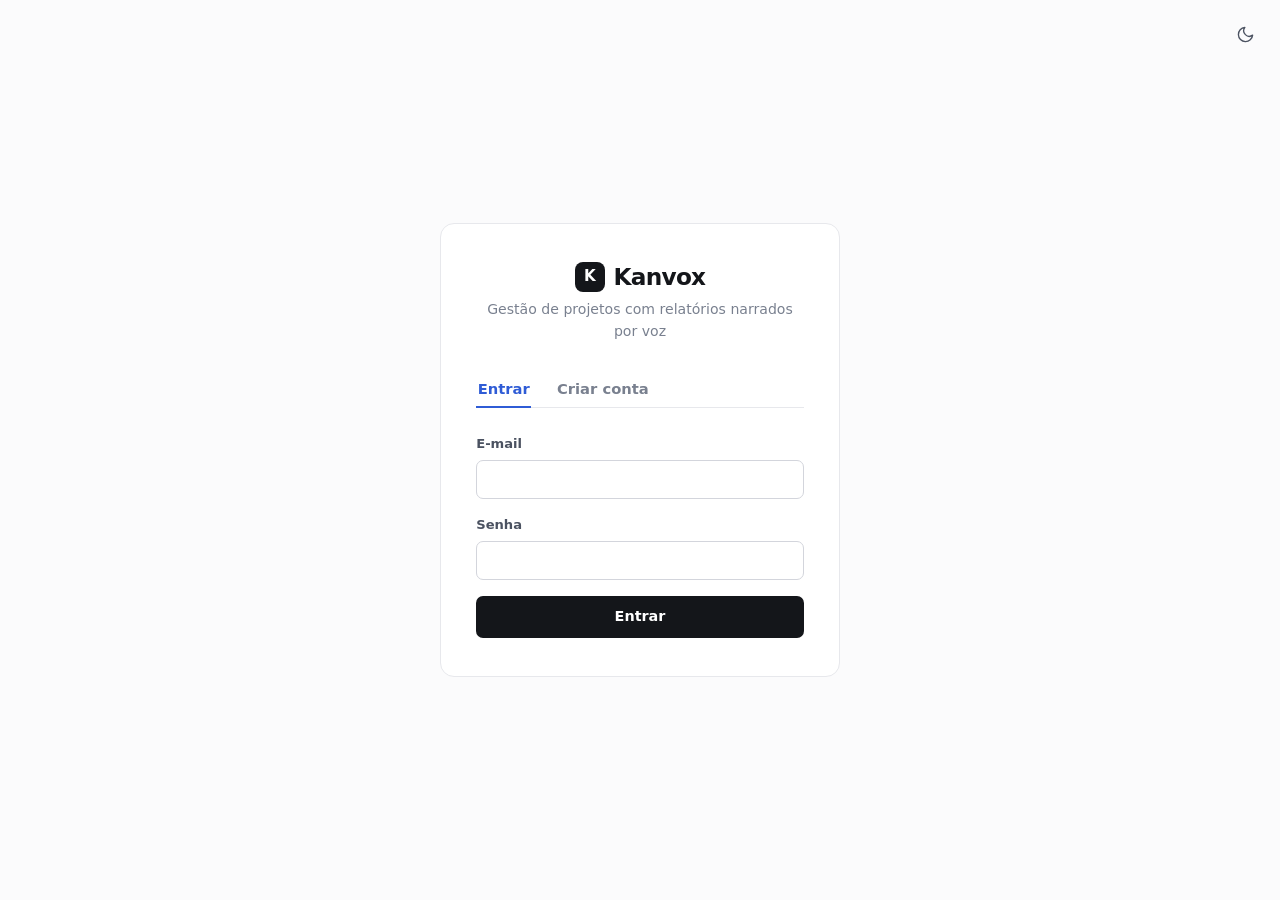
==== src/main/resources/static/index.html @ 9a3a66ec "Commit inicial do Kanvox: backend, frontend e testes Sistema web de gerenciamento de projetos com tr" ====
<!DOCTYPE html>
<html lang="pt-BR">
<head>
	<meta charset="UTF-8">
	<meta name="viewport" content="width=device-width, initial-scale=1.0">
	<title>Kanvox — Entrar</title>
	<link rel="stylesheet" href="css/estilo.css">
	<!-- no <head> de proposito: aplica o tema antes da pagina aparecer -->
	<script src="js/tema.js"></script>
</head>
<body class="pagina-entrada">

	<div id="area-do-tema"></div>

	<main class="cartao-entrada">
		<div class="marca">
			<span class="marca-simbolo" aria-hidden="true">K</span>
			<h1 class="logotipo">Kanvox</h1>
		</div>
		<p class="subtitulo">Gestão de projetos com relatórios narrados por voz</p>

		<div class="abas" role="tablist">
			<button type="button" id="aba-entrar" class="aba ativa"
				role="tab" aria-selected="true" aria-controls="formulario-entrar">Entrar</button>
			<button type="button" id="aba-cadastrar" class="aba"
				role="tab" aria-selected="false" aria-controls="formulario-cadastrar">Criar conta</button>
		</div>

		<form id="formulario-entrar" role="tabpanel" aria-labelledby="aba-entrar">
			<label>E-mail
				<input type="email" id="entrar-email" required autocomplete="email">
			</label>
			<label>Senha
				<input type="password" id="entrar-senha" required autocomplete="current-password">
			</label>
			<button type="submit" class="botao-principal botao-largo">Entrar</button>
		</form>

		<form id="formulario-cadastrar" role="tabpanel" aria-labelledby="aba-cadastrar" hidden>
			<label>Nome
				<input type="text" id="cadastrar-nome" required autocomplete="name">
			</label>
			<label>E-mail
				<input type="email" id="cadastrar-email" required autocomplete="email">
			</label>
			<label>Senha
				<input type="password" id="cadastrar-senha" required minlength="6" autocomplete="new-password">
			</label>
			<button type="submit" class="botao-principal botao-largo">Criar conta</button>
		</form>

		<p id="mensagem" class="mensagem" role="alert" hidden></p>
	</main>

	<script src="js/api.js"></script>
	<script src="js/autenticacao.js"></script>
</body>
</html>
---- src/main/resources/static/css/estilo.css ----
/* ============================================================
   Kanvox — folha de estilos unica do frontend
   CSS puro, sem framework (decisao de projeto: simplicidade)

   Direcao visual: claro e minimalista. A separacao entre as
   areas vem de bordas finas e de espaco em branco, nao de
   sombras e caixas cinzas. Existe um unico acento de cor,
   usado com parcimonia (foco, links, estado ativo); as demais
   cores servem apenas para comunicar estado (prazo vencido,
   sucesso, erro, papel do usuario no projeto).
   ============================================================ */

/* ---------- variaveis de tema ---------- */

/* Tema claro (padrao). O tema escuro logo abaixo redefine apenas as
   cores — nenhuma outra regra da folha muda de um tema para o outro,
   porque todas as cores usadas no arquivo saem daqui. */
:root {
	/* neutros: a base de todo o visual */
	--cor-tinta: #14161a;          /* texto principal, botoes primarios */
	--cor-tinta-media: #4b5261;    /* texto secundario */
	--cor-tinta-suave: #79808f;    /* legendas, rotulos, apoio */
	--cor-tinta-fraca: #9aa0ad;    /* placeholder e textos de preenchimento */
	--cor-tinta-contraste: #ffffff;/* texto sobre a cor-tinta (botao primario) */
	--cor-tinta-hover: #2c3038;
	--cor-fundo: #fbfbfc;          /* fundo da pagina */
	--cor-superficie: #ffffff;     /* cartoes, dialogos */
	--cor-superficie-suave: #f5f6f8;
	--cor-superficie-hover: #fdfdfe;
	--cor-superficie-inativa: #fcfcfd;
	--cor-superficie-translucida: rgba(255, 255, 255, 0.85); /* cabecalho */
	--cor-borda: #e7e8ec;
	--cor-borda-forte: #d3d5dc;
	--cor-borda-hover: #bcc0ca;

	/* acento unico: foco, links e estado ativo */
	--cor-acento: #2f5cd6;
	--cor-acento-suave: #eef2fd;
	--cor-acento-borda: #d8e1fb;
	--cor-anel-de-foco: rgba(47, 92, 214, 0.18);

	/* cores de estado */
	--cor-sucesso: #17794a;
	--cor-sucesso-suave: #eaf7f0;
	--cor-sucesso-borda: #cfe9dc;
	--cor-perigo: #b3261e;
	--cor-perigo-suave: #fdf0ef;
	--cor-perigo-borda: #f3d6d3;
	--cor-aviso: #96590a;
	--cor-aviso-suave: #fdf5e6;
	--cor-aviso-borda: #f3e4c4;
	--cor-info: #0e6f7d;
	--cor-info-suave: #e9f6f8;
	--cor-info-borda: #c9e7ec;
	--cor-sobre-estado: #ffffff;   /* texto sobre fundo de estado cheio */

	/* sombras: usadas so no que realmente flutua sobre a pagina */
	--sombra-cartao: 0 1px 2px rgba(17, 19, 24, 0.05);
	--sombra-painel: 0 8px 28px rgba(17, 19, 24, 0.1);
	--sombra-dialogo: 0 16px 48px rgba(17, 19, 24, 0.16);
	--sombra-arrasto: 0 8px 24px rgba(17, 19, 24, 0.14);
	--sombra-flutuante: 0 8px 28px rgba(17, 19, 24, 0.22);
	--cor-fundo-do-dialogo: rgba(20, 22, 26, 0.35);

	/* medidas */
	--raio-pequeno: 7px;
	--raio: 10px;
	--raio-grande: 14px;
	--largura-do-conteudo: 1180px;

	/* faz o navegador desenhar campos de data, audio e barras de rolagem
	   no mesmo tom do tema */
	color-scheme: light;
}

/* Tema escuro. O atributo data-tema fica no <html> e e definido por
   js/tema.js antes da pagina aparecer. */
:root[data-tema="escuro"] {
	--cor-tinta: #e9ebef;
	--cor-tinta-media: #aab2c0;
	--cor-tinta-suave: #7f8797;
	--cor-tinta-fraca: #6a7382;
	--cor-tinta-contraste: #10131a;
	--cor-tinta-hover: #ffffff;
	--cor-fundo: #0e1116;
	--cor-superficie: #161a21;
	--cor-superficie-suave: #1e232c;
	--cor-superficie-hover: #1b2029;
	--cor-superficie-inativa: #13171d;
	--cor-superficie-translucida: rgba(22, 26, 33, 0.85);
	--cor-borda: #262c36;
	--cor-borda-forte: #363d4a;
	--cor-borda-hover: #48505f;

	--cor-acento: #7ba3f5;
	--cor-acento-suave: #172136;
	--cor-acento-borda: #2a3a5c;
	--cor-anel-de-foco: rgba(123, 163, 245, 0.32);

	--cor-sucesso: #58c08d;
	--cor-sucesso-suave: #11251c;
	--cor-sucesso-borda: #204336;
	--cor-perigo: #ef8981;
	--cor-perigo-suave: #2a1718;
	--cor-perigo-borda: #4d2a29;
	--cor-aviso: #dfae5c;
	--cor-aviso-suave: #271e10;
	--cor-aviso-borda: #46371d;
	--cor-info: #5fc3d4;
	--cor-info-suave: #0f242a;
	--cor-info-borda: #1d4049;
	--cor-sobre-estado: #12161c;

	--sombra-cartao: 0 1px 2px rgba(0, 0, 0, 0.4);
	--sombra-painel: 0 8px 28px rgba(0, 0, 0, 0.5);
	--sombra-dialogo: 0 16px 48px rgba(0, 0, 0, 0.6);
	--sombra-arrasto: 0 8px 24px rgba(0, 0, 0, 0.55);
	--sombra-flutuante: 0 8px 28px rgba(0, 0, 0, 0.55);
	--cor-fundo-do-dialogo: rgba(0, 0, 0, 0.6);

	color-scheme: dark;
}

/* ---------- base ---------- */

*, *::before, *::after {
	box-sizing: border-box;
}

/* Garante que o atributo hidden sempre esconda o elemento, mesmo quando
   uma classe define display (flex, block...) — sem isso, elementos como o
   formulario de convite apareceriam para quem nao deveria ve-los. */
[hidden] {
	display: none !important;
}

body {
	margin: 0;
	font-family: system-ui, -apple-system, "Segoe UI", Roboto, "Helvetica Neue", Arial, sans-serif;
	font-size: 16px;
	background: var(--cor-fundo);
	color: var(--cor-tinta);
	line-height: 1.55;
	-webkit-font-smoothing: antialiased;
}

h1, h2, h3 {
	margin: 0 0 0.5rem;
	font-weight: 650;
	line-height: 1.3;
}

h1 { font-size: 1.5rem; letter-spacing: -0.022em; }
h2 { font-size: 1.12rem; letter-spacing: -0.012em; }
h3 { font-size: 1rem; letter-spacing: -0.008em; }

p {
	margin: 0 0 0.6rem;
}

a {
	color: var(--cor-acento);
	text-decoration: none;
}

a:hover {
	text-decoration: underline;
}

/* ---------- formularios ---------- */

label {
	display: block;
	margin-bottom: 1rem;
	font-size: 0.82rem;
	font-weight: 600;
	color: var(--cor-tinta-media);
}

/* A fonte e declarada campo a campo (e nao com "font: inherit"): dentro de
   um <label> os campos herdariam o tamanho menor e o peso 600 do rotulo. */
input, textarea, select {
	display: block;
	width: 100%;
	margin-top: 0.35rem;
	padding: 0.6rem 0.7rem;
	font-family: inherit;
	font-size: 0.95rem;
	font-weight: 400;
	color: var(--cor-tinta);
	background: var(--cor-superficie);
	border: 1px solid var(--cor-borda-forte);
	border-radius: var(--raio-pequeno);
	transition: border-color 0.15s, box-shadow 0.15s;
}

textarea {
	resize: vertical;
	line-height: 1.55;
}

input::placeholder, textarea::placeholder {
	color: var(--cor-tinta-fraca);
}

input:hover, textarea:hover, select:hover {
	border-color: var(--cor-borda-hover);
}

input:focus, textarea:focus, select:focus {
	outline: none;
	border-color: var(--cor-acento);
	box-shadow: 0 0 0 3px var(--cor-anel-de-foco);
}

input:disabled, textarea:disabled, select:disabled {
	background: var(--cor-superficie-suave);
	color: var(--cor-tinta-suave);
	cursor: not-allowed;
}

/* ---------- botoes ---------- */

button {
	font-family: inherit;
	font-size: 0.9rem;
	font-weight: 600;
	line-height: 1.2;
	cursor: pointer;
	border: 1px solid transparent;
	border-radius: var(--raio-pequeno);
	padding: 0.6rem 1rem;
	transition: background-color 0.15s, border-color 0.15s, color 0.15s;
}

button:focus-visible {
	outline: none;
	box-shadow: 0 0 0 3px var(--cor-anel-de-foco);
}

.botao-principal {
	background: var(--cor-tinta);
	color: var(--cor-tinta-contraste);
}

.botao-principal:hover {
	background: var(--cor-tinta-hover);
}

.botao-secundario {
	background: var(--cor-superficie);
	border-color: var(--cor-borda-forte);
	color: var(--cor-tinta);
}

.botao-secundario:hover {
	background: var(--cor-superficie-suave);
}

.botao-perigo {
	background: var(--cor-superficie);
	border-color: var(--cor-perigo-borda);
	color: var(--cor-perigo);
}

.botao-perigo:hover {
	background: var(--cor-perigo-suave);
}

/* botao sem moldura, para acoes discretas dentro de paines */
.botao-texto {
	background: transparent;
	color: var(--cor-acento);
	font-size: 0.78rem;
	padding: 0.25rem 0.4rem;
}

.botao-texto:hover {
	background: var(--cor-acento-suave);
}

.botao-compacto {
	padding: 0.42rem 0.8rem;
	font-size: 0.85rem;
}

/* ocupa a linha inteira (usado nos formularios de login e cadastro) */
.botao-largo {
	width: 100%;
	padding: 0.7rem 1rem;
}

/* botao quadrado que contem apenas um icone (sino de notificacoes) */
.botao-icone {
	position: relative;
	display: grid;
	place-items: center;
	width: 34px;
	height: 34px;
	padding: 0;
	background: transparent;
	color: var(--cor-tinta-media);
	border-radius: 8px;
}

.botao-icone:hover {
	background: var(--cor-superficie-suave);
	color: var(--cor-tinta);
}

.botao-icone svg {
	width: 19px;
	height: 19px;
}

/* O botao de tema mostra o icone do tema para o qual vai trocar:
   no claro aparece a lua, no escuro aparece o sol. */
:root[data-tema="claro"] .icone-sol { display: none; }
:root[data-tema="escuro"] .icone-lua { display: none; }

/* na tela de entrada nao existe cabecalho: o botao fica no canto da tela */
.alternador-fixo {
	position: fixed;
	top: 1.1rem;
	right: 1.1rem;
}

/* ---------- marca ---------- */

.marca {
	display: flex;
	align-items: center;
	justify-content: center;
	gap: 0.55rem;
	margin-bottom: 0.4rem;
}

.marca-simbolo {
	display: grid;
	place-items: center;
	width: 30px;
	height: 30px;
	border-radius: 8px;
	background: var(--cor-tinta);
	color: var(--cor-tinta-contraste);
	font-size: 0.95rem;
	font-weight: 700;
	letter-spacing: -0.02em;
}

.logotipo {
	margin: 0;
	font-size: 1.45rem;
	font-weight: 700;
	letter-spacing: -0.03em;
	color: var(--cor-tinta);
}

/* ---------- pagina de entrada (login/cadastro) ---------- */

.pagina-entrada {
	display: flex;
	align-items: center;
	justify-content: center;
	min-height: 100vh;
	padding: 1.5rem;
}

.cartao-entrada {
	width: min(400px, 100%);
	background: var(--cor-superficie);
	border: 1px solid var(--cor-borda);
	border-radius: var(--raio-grande);
	padding: 2.4rem 2.2rem;
}

.subtitulo {
	margin: 0 0 1.8rem;
	text-align: center;
	color: var(--cor-tinta-suave);
	font-size: 0.88rem;
}

/* abas sublinhadas, sem caixa nem fundo */
.abas {
	display: flex;
	gap: 1.5rem;
	margin-bottom: 1.6rem;
	border-bottom: 1px solid var(--cor-borda);
}

.aba {
	background: transparent;
	border: none;
	border-bottom: 2px solid transparent;
	border-radius: 0;
	margin-bottom: -1px;
	padding: 0.55rem 0.1rem;
	color: var(--cor-tinta-suave);
	font-size: 0.92rem;
}

.aba:hover {
	color: var(--cor-tinta);
}

.aba.ativa {
	color: var(--cor-acento);
	border-bottom-color: var(--cor-acento);
}

/* ---------- barra lateral das paginas internas ---------- */

/* A pagina inteira e uma linha: barra lateral fixa a esquerda e o
   conteudo ocupando o resto. */
.com-barra-lateral {
	display: flex;
	min-height: 100vh;
}

.barra-lateral {
	position: sticky;
	top: 0;
	z-index: 20;
	flex-shrink: 0;
	width: 236px;
	height: 100vh;
	display: flex;
	flex-direction: column;
	padding: 1.2rem 0.85rem 1rem;
	background: var(--cor-superficie);
	border-right: 1px solid var(--cor-borda);
}

/* min-width: 0 e obrigatorio — sem isso o quadro Kanban (que e largo e
   rola na horizontal) empurraria a largura da pagina inteira. */
.area-principal {
	flex: 1;
	min-width: 0;
}

.barra-lateral .logotipo {
	display: flex;
	align-items: center;
	gap: 0.55rem;
	padding: 0 0.6rem;
	margin-bottom: 1.4rem;
	font-size: 1.05rem;
}

.barra-lateral .logotipo:hover {
	text-decoration: none;
}

.barra-lateral .marca-simbolo {
	width: 26px;
	height: 26px;
	font-size: 0.85rem;
}

.navegacao {
	display: flex;
	flex-direction: column;
}

.rotulo-do-grupo {
	margin: 0 0 0.35rem;
	padding: 0 0.6rem;
	font-size: 0.68rem;
	font-weight: 700;
	letter-spacing: 0.08em;
	text-transform: uppercase;
	color: var(--cor-tinta-suave);
}

.rotulo-do-grupo + .grupo-de-navegacao {
	margin-bottom: 1.3rem;
}

.grupo-de-navegacao {
	display: flex;
	flex-direction: column;
	gap: 2px;
}

.item-de-navegacao {
	display: flex;
	align-items: center;
	gap: 0.6rem;
	width: 100%;
	padding: 0.5rem 0.6rem;
	background: transparent;
	border: none;
	border-radius: 8px;
	color: var(--cor-tinta-media);
	font-size: 0.9rem;
	font-weight: 500;
	text-align: left;
}

.item-de-navegacao:hover {
	background: var(--cor-superficie-suave);
	color: var(--cor-tinta);
	text-decoration: none;
}

.item-de-navegacao.ativo {
	background: var(--cor-acento-suave);
	color: var(--cor-acento);
	font-weight: 600;
}

.item-de-navegacao svg {
	flex-shrink: 0;
	width: 17px;
	height: 17px;
}

/* rodape da barra: quem esta logado e as acoes da conta */
.rodape-da-barra {
	margin-top: auto;
	padding-top: 0.9rem;
	border-top: 1px solid var(--cor-borda);
}

.acoes-da-barra {
	display: flex;
	align-items: center;
	gap: 0.25rem;
	margin-top: 0.6rem;
}

.espacador {
	flex: 1;
}

.usuario {
	display: flex;
	align-items: center;
	gap: 0.5rem;
	min-width: 0;
	padding: 0 0.6rem;
}

/* circulo com as iniciais de quem esta logado */
.avatar {
	display: grid;
	place-items: center;
	width: 28px;
	height: 28px;
	border-radius: 50%;
	background: var(--cor-superficie-suave);
	border: 1px solid var(--cor-borda);
	color: var(--cor-tinta-media);
	font-size: 0.72rem;
	font-weight: 700;
}

/* nome longo e cortado com reticencias em vez de quebrar a barra */
.nome-do-usuario {
	overflow: hidden;
	white-space: nowrap;
	text-overflow: ellipsis;
	font-size: 0.88rem;
	font-weight: 500;
	color: var(--cor-tinta-media);
}

/* ---------- sino e painel de notificacoes (RF-06.4) ---------- */

.notificacoes {
	position: relative;
}

.contador-nao-lidas {
	position: absolute;
	top: 1px;
	right: 1px;
	display: grid;
	place-items: center;
	min-width: 17px;
	height: 17px;
	padding: 0 4px;
	background: var(--cor-perigo);
	color: var(--cor-sobre-estado);
	border: 2px solid var(--cor-superficie);
	border-radius: 999px;
	font-size: 0.62rem;
	font-weight: 700;
}

/* O sino fica no rodape da barra lateral, entao o painel abre para cima
   e para a direita — se abrisse para baixo, ficaria fora da tela. */
.painel-notificacoes {
	position: absolute;
	left: 0;
	bottom: calc(100% + 0.5rem);
	width: min(360px, 86vw);
	max-height: 420px;
	overflow-y: auto;
	background: var(--cor-superficie);
	border: 1px solid var(--cor-borda);
	border-radius: var(--raio);
	box-shadow: var(--sombra-painel);
	padding: 0.4rem;
}

.painel-notificacoes header {
	display: flex;
	align-items: center;
	justify-content: space-between;
	gap: 0.5rem;
	padding: 0.45rem 0.5rem 0.6rem;
	margin-bottom: 0.3rem;
	border-bottom: 1px solid var(--cor-borda);
}

.painel-notificacoes header strong {
	font-size: 0.85rem;
}

.item-notificacao {
	padding: 0.55rem;
	border-radius: 8px;
	font-size: 0.85rem;
	color: var(--cor-tinta-media);
	cursor: pointer;
}

.item-notificacao:hover {
	background: var(--cor-superficie-suave);
}

.item-notificacao.nao-lida {
	color: var(--cor-tinta);
	font-weight: 600;
}

/* ponto de acento marcando a notificacao ainda nao lida */
.item-notificacao.nao-lida::before {
	content: "";
	display: inline-block;
	width: 6px;
	height: 6px;
	margin-right: 0.45rem;
	border-radius: 50%;
	background: var(--cor-acento);
}

.aviso-vazio {
	margin: 0;
	padding: 0.6rem 0.55rem;
}

.item-notificacao .quando {
	display: block;
	margin-top: 0.15rem;
	color: var(--cor-tinta-suave);
	font-size: 0.75rem;
	font-weight: 400;
}

/* ---------- conteudo das paginas ---------- */

.conteudo {
	max-width: var(--largura-do-conteudo);
	margin: 0 auto;
	padding: 2rem 1.5rem 4rem;
}

.barra-de-titulo {
	display: flex;
	align-items: center;
	gap: 0.7rem;
	flex-wrap: wrap;
	margin-bottom: 1rem;
}

/* topo da pagina: titulo, apoio e acao principal, separados por uma linha */
.topo-da-pagina {
	display: flex;
	align-items: center;
	gap: 1rem;
	flex-wrap: wrap;
	padding-bottom: 1.2rem;
	margin-bottom: 1.6rem;
	border-bottom: 1px solid var(--cor-borda);
}

.topo-da-pagina h1 {
	margin: 0;
}

.topo-da-pagina .texto-suave {
	margin: 0.1rem 0 0;
}

/* ---------- selos de status e de papel ---------- */

.selo {
	display: inline-flex;
	align-items: center;
	gap: 0.35rem;
	padding: 0.18rem 0.55rem;
	border: 1px solid var(--cor-borda);
	border-radius: 6px;
	background: var(--cor-superficie-suave);
	color: var(--cor-tinta-media);
	font-size: 0.75rem;
	font-weight: 600;
	white-space: nowrap;
}

.selo::before {
	content: "";
	width: 6px;
	height: 6px;
	border-radius: 50%;
	background: currentColor;
	opacity: 0.8;
}

.selo-ativo {
	color: var(--cor-sucesso);
	background: var(--cor-sucesso-suave);
	border-color: var(--cor-sucesso-borda);
}

.selo-encerrado {
	color: var(--cor-tinta-suave);
	background: var(--cor-superficie-suave);
	border-color: var(--cor-borda);
}

.selo-gestor {
	color: var(--cor-acento);
	background: var(--cor-acento-suave);
	border-color: var(--cor-acento-borda);
}

.selo-membro {
	color: var(--cor-info);
	background: var(--cor-info-suave);
	border-color: var(--cor-info-borda);
}

.selo-observador {
	color: var(--cor-aviso);
	background: var(--cor-aviso-suave);
	border-color: var(--cor-aviso-borda);
}

/* ---------- barra de progresso (RF-02.3) ---------- */

.linha-de-progresso {
	display: flex;
	align-items: center;
	gap: 0.85rem;
	flex-wrap: wrap;
	margin-top: 1rem;
}

.progresso {
	flex: 1;
	min-width: 140px;
	max-width: 280px;
	height: 6px;
	background: var(--cor-borda);
	border-radius: 999px;
	overflow: hidden;
}

.progresso > div {
	height: 100%;
	background: var(--cor-tinta);
	border-radius: 999px;
	transition: width 0.4s ease;
}

/* ---------- lista de projetos (RF-02) ---------- */

.grade-de-projetos {
	display: grid;
	grid-template-columns: repeat(auto-fill, minmax(280px, 1fr));
	gap: 1rem;
}

.cartao-projeto {
	display: flex;
	flex-direction: column;
	gap: 0.5rem;
	padding: 1.15rem 1.2rem;
	background: var(--cor-superficie);
	border: 1px solid var(--cor-borda);
	border-radius: var(--raio);
	cursor: pointer;
	transition: border-color 0.15s, background-color 0.15s;
}

.cartao-projeto:hover {
	border-color: var(--cor-borda-forte);
	background: var(--cor-superficie-hover);
}

.cartao-projeto-topo {
	display: flex;
	align-items: flex-start;
	gap: 0.6rem;
}

.cartao-projeto h3 {
	margin: 0;
	font-size: 1rem;
}

.cartao-projeto p {
	margin: 0;
	color: var(--cor-tinta-suave);
	font-size: 0.875rem;
	overflow: hidden;
	display: -webkit-box;
	-webkit-line-clamp: 2;
	-webkit-box-orient: vertical;
}

/* ---------- cabecalho da pagina do projeto ---------- */

.cabecalho-do-projeto {
	padding-bottom: 1.4rem;
	margin-bottom: 1.8rem;
	border-bottom: 1px solid var(--cor-borda);
}

.cabecalho-do-projeto .barra-de-titulo {
	margin-bottom: 0.3rem;
}

.cabecalho-do-projeto h1 {
	margin: 0;
}

/* ---------- quadro kanban (RF-03) ---------- */

.rolagem-do-quadro {
	overflow-x: auto;
	padding-bottom: 0.6rem;
}

.quadro {
	display: grid;
	grid-template-columns: repeat(4, minmax(250px, 1fr));
	gap: 1.25rem;
	min-width: 1040px;
}

/* colunas sem caixa: apenas um titulo com linha embaixo */
.coluna {
	display: flex;
	flex-direction: column;
	gap: 0.75rem;
}

.coluna h3 {
	display: flex;
	align-items: center;
	gap: 0.5rem;
	margin: 0;
	padding-bottom: 0.6rem;
	border-bottom: 1px solid var(--cor-borda);
	font-size: 0.72rem;
	font-weight: 700;
	letter-spacing: 0.07em;
	text-transform: uppercase;
	color: var(--cor-tinta-suave);
}

/* ponto colorido: a unica cor que identifica cada coluna */
.coluna h3::before {
	content: "";
	width: 7px;
	height: 7px;
	border-radius: 50%;
	background: var(--cor-borda-forte);
}

.coluna[data-status="EM_ANDAMENTO"] h3::before { background: var(--cor-acento); }
.coluna[data-status="BLOQUEADO"] h3::before { background: var(--cor-perigo); }
.coluna[data-status="CONCLUIDO"] h3::before { background: var(--cor-sucesso); }

.coluna h3 span {
	margin-left: auto;
	padding: 0.05rem 0.45rem;
	background: var(--cor-superficie-suave);
	border-radius: 999px;
	font-weight: 600;
	letter-spacing: 0;
}

.lista-de-tarefas {
	list-style: none;
	margin: 0;
	padding: 0;
	flex: 1;
	min-height: 84px;
	display: flex;
	flex-direction: column;
	gap: 0.6rem;
}

/* area tracejada indicando que a coluna aceita cartoes soltos ali */
.lista-de-tarefas:empty {
	border: 1px dashed var(--cor-borda);
	border-radius: var(--raio);
}

.lista-de-tarefas:empty::after {
	content: "Sem tarefas";
	margin: auto;
	color: var(--cor-tinta-fraca);
	font-size: 0.8rem;
}

.cartao-tarefa {
	padding: 0.75rem 0.85rem;
	background: var(--cor-superficie);
	border: 1px solid var(--cor-borda);
	border-radius: var(--raio-pequeno);
	cursor: grab;
	transition: border-color 0.15s, box-shadow 0.15s;
}

.cartao-tarefa:hover {
	border-color: var(--cor-borda-forte);
	box-shadow: var(--sombra-cartao);
}

.cartao-tarefa:active {
	cursor: grabbing;
}

/* tarefa que este usuario nao pode arrastar (RF-03.3) */
.cartao-tarefa.nao-arrastavel {
	cursor: pointer;
	background: var(--cor-superficie-inativa);
}

.cartao-tarefa.nao-arrastavel .titulo-da-tarefa {
	color: var(--cor-tinta-media);
}

.cartao-tarefa .titulo-da-tarefa {
	font-size: 0.9rem;
	font-weight: 600;
	line-height: 1.4;
}

.cartao-tarefa .detalhes-da-tarefa {
	display: flex;
	align-items: center;
	justify-content: space-between;
	gap: 0.5rem;
	margin-top: 0.55rem;
	font-size: 0.76rem;
	color: var(--cor-tinta-suave);
}

.prazo-vencido {
	color: var(--cor-perigo);
	font-weight: 700;
}

/* espaco deixado pelo cartao enquanto ele e arrastado (classes do SortableJS) */
.sortable-ghost {
	background: var(--cor-acento-suave);
	border: 1px dashed var(--cor-acento);
}

.sortable-drag {
	box-shadow: var(--sombra-arrasto);
}

/* ---------- membros (RF-01.4 / RF-01.5) ---------- */

.linha-de-formulario {
	display: flex;
	gap: 0.7rem;
	align-items: flex-end;
	flex-wrap: wrap;
	padding-bottom: 1.2rem;
	border-bottom: 1px solid var(--cor-borda);
}

.linha-de-formulario label {
	margin-bottom: 0;
	flex: 1;
	min-width: 180px;
}

.lista-de-membros {
	list-style: none;
	margin: 0;
	padding: 0;
}

.lista-de-membros li {
	display: flex;
	align-items: center;
	gap: 0.7rem;
	flex-wrap: wrap;
	padding: 0.75rem 0;
	border-bottom: 1px solid var(--cor-borda);
	font-size: 0.9rem;
}

.lista-de-membros li:last-child {
	border-bottom: none;
	padding-bottom: 0;
}

/* botao solto no fim de uma secao (ex.: "Sair deste projeto") */
.acao-de-secao {
	margin-top: 1.2rem;
}

/* ---------- relatorios (RF-04 / RF-05) ---------- */

.cartao-relatorio {
	padding: 1.1rem 1.2rem;
	margin-top: 0.9rem;
	border: 1px solid var(--cor-borda);
	border-radius: var(--raio);
}

.cartao-relatorio:first-child {
	margin-top: 0;
}

.cartao-relatorio pre {
	white-space: pre-wrap;
	font-family: inherit;
	font-size: 0.875rem;
	line-height: 1.6;
	color: var(--cor-tinta-media);
	background: var(--cor-fundo);
	border: 1px solid var(--cor-borda);
	border-radius: var(--raio-pequeno);
	padding: 0.9rem 1rem;
	margin: 0.75rem 0 0;
}

/* trecho narrado por voz e transcrito pelo Whisper */
.narracao {
	margin-top: 0.75rem;
	padding: 0.8rem 0.95rem;
	background: var(--cor-acento-suave);
	border-radius: var(--raio-pequeno);
	font-size: 0.875rem;
	color: var(--cor-tinta-media);
}

/* ---------- dialogos ---------- */

dialog {
	width: min(480px, 92vw);
	padding: 1.6rem;
	background: var(--cor-superficie);
	color: var(--cor-tinta);
	border: 1px solid var(--cor-borda);
	border-radius: var(--raio-grande);
	box-shadow: var(--sombra-dialogo);
}

dialog h2 {
	margin: 0 0 1.2rem;
	font-size: 1.1rem;
}

dialog::backdrop {
	background: var(--cor-fundo-do-dialogo);
	backdrop-filter: blur(2px);
}

.acoes-do-dialogo {
	display: flex;
	align-items: center;
	gap: 0.6rem;
	justify-content: flex-end;
	margin-top: 1.4rem;
	padding-top: 1.2rem;
	border-top: 1px solid var(--cor-borda);
}

/* uniformiza o tamanho dos botoes do rodape do dialogo */
.acoes-do-dialogo button {
	padding: 0.5rem 0.95rem;
	font-size: 0.875rem;
}

.acoes-do-dialogo .botao-perigo {
	margin-right: auto;
}

/* ---------- gravacao de audio (RF-05.1) ---------- */

.area-de-gravacao {
	padding: 1.1rem;
	margin-bottom: 1.2rem;
	text-align: center;
	background: var(--cor-fundo);
	border: 1px dashed var(--cor-borda-forte);
	border-radius: var(--raio);
}

.area-de-gravacao audio {
	width: 100%;
	margin-top: 0.7rem;
}

.acoes-da-gravacao {
	margin-top: 0.7rem;
}

.gravando {
	display: inline-flex;
	align-items: center;
	gap: 0.4rem;
	margin-left: 0.5rem;
	color: var(--cor-perigo);
	font-size: 0.85rem;
	font-weight: 600;
	animation: piscar 1.2s infinite;
}

.gravando::before {
	content: "";
	width: 8px;
	height: 8px;
	border-radius: 50%;
	background: currentColor;
}

@keyframes piscar {
	50% { opacity: 0.35; }
}

/* ---------- mensagens ---------- */

.mensagem-flutuante {
	position: fixed;
	bottom: 1.5rem;
	left: 50%;
	transform: translateX(-50%);
	z-index: 100;
	max-width: 90vw;
	padding: 0.7rem 1.1rem;
	background: var(--cor-tinta);
	color: var(--cor-tinta-contraste);
	border-radius: var(--raio);
	box-shadow: var(--sombra-flutuante);
	font-size: 0.875rem;
	font-weight: 500;
	animation: surgir 0.18s ease-out;
}

.mensagem-flutuante.erro { background: var(--cor-perigo); color: var(--cor-sobre-estado); }
.mensagem-flutuante.sucesso { background: var(--cor-sucesso); color: var(--cor-sobre-estado); }

@keyframes surgir {
	from { opacity: 0; transform: translate(-50%, 8px); }
	to { opacity: 1; transform: translate(-50%, 0); }
}

/* erro exibido dentro do cartao de login */
.mensagem {
	margin: 1.1rem 0 0;
	padding: 0.65rem 0.8rem;
	background: var(--cor-perigo-suave);
	border: 1px solid var(--cor-perigo-borda);
	border-radius: var(--raio-pequeno);
	color: var(--cor-perigo);
	font-size: 0.85rem;
	text-align: center;
}

.texto-suave {
	color: var(--cor-tinta-suave);
	font-size: 0.875rem;
}

/* ---------- responsividade (RNF-05: desktop e tablet) ---------- */

/* Em telas estreitas nao sobra largura para uma coluna fixa: a barra
   lateral vira uma faixa horizontal no topo, com os mesmos itens. */
@media (max-width: 900px) {
	.com-barra-lateral {
		flex-direction: column;
	}

	.barra-lateral {
		width: auto;
		height: auto;
		flex-direction: row;
		align-items: center;
		gap: 0.7rem;
		padding: 0.7rem 1rem;
		border-right: none;
		border-bottom: 1px solid var(--cor-borda);
	}

	.barra-lateral .logotipo {
		margin-bottom: 0;
		padding: 0;
	}

	.navegacao {
		flex-direction: row;
		align-items: center;
		gap: 0.2rem;
		overflow-x: auto;
	}

	.rotulo-do-grupo {
		display: none; /* "Geral" e "Projeto" so fazem sentido empilhados */
	}

	.rotulo-do-grupo + .grupo-de-navegacao {
		margin-bottom: 0;
	}

	.grupo-de-navegacao {
		flex-direction: row;
	}

	.item-de-navegacao {
		width: auto;
		white-space: nowrap;
	}

	.rodape-da-barra {
		display: flex;
		align-items: center;
		gap: 0.4rem;
		margin-left: auto;
		padding-top: 0;
		border-top: none;
	}

	.acoes-da-barra {
		margin-top: 0;
	}

	.acoes-da-barra .espacador {
		display: none; /* na horizontal os botoes ficam juntos */
	}

	/* de volta ao comportamento normal: aqui o sino tem espaco abaixo */
	.painel-notificacoes {
		top: calc(100% + 0.5rem);
		bottom: auto;
		left: auto;
		right: 0;
	}
}

@media (max-width: 720px) {
	.conteudo {
		padding: 1.5rem 1rem 3rem;
	}

	.item-de-navegacao span {
		display: none; /* fica so o icone */
	}

	.nome-do-usuario {
		display: none; /* fica so o avatar */
	}

	.cartao-entrada {
		padding: 1.9rem 1.4rem;
	}

	.quadro {
		min-width: 900px; /* colunas continuam legiveis, com rolagem horizontal */
	}
}

/* respeita quem pediu menos animacao no sistema operacional (RNF-05) */
@media (prefers-reduced-motion: reduce) {
	*, *::before, *::after {
		animation-duration: 0.01ms !important;
		transition-duration: 0.01ms !important;
	}
}
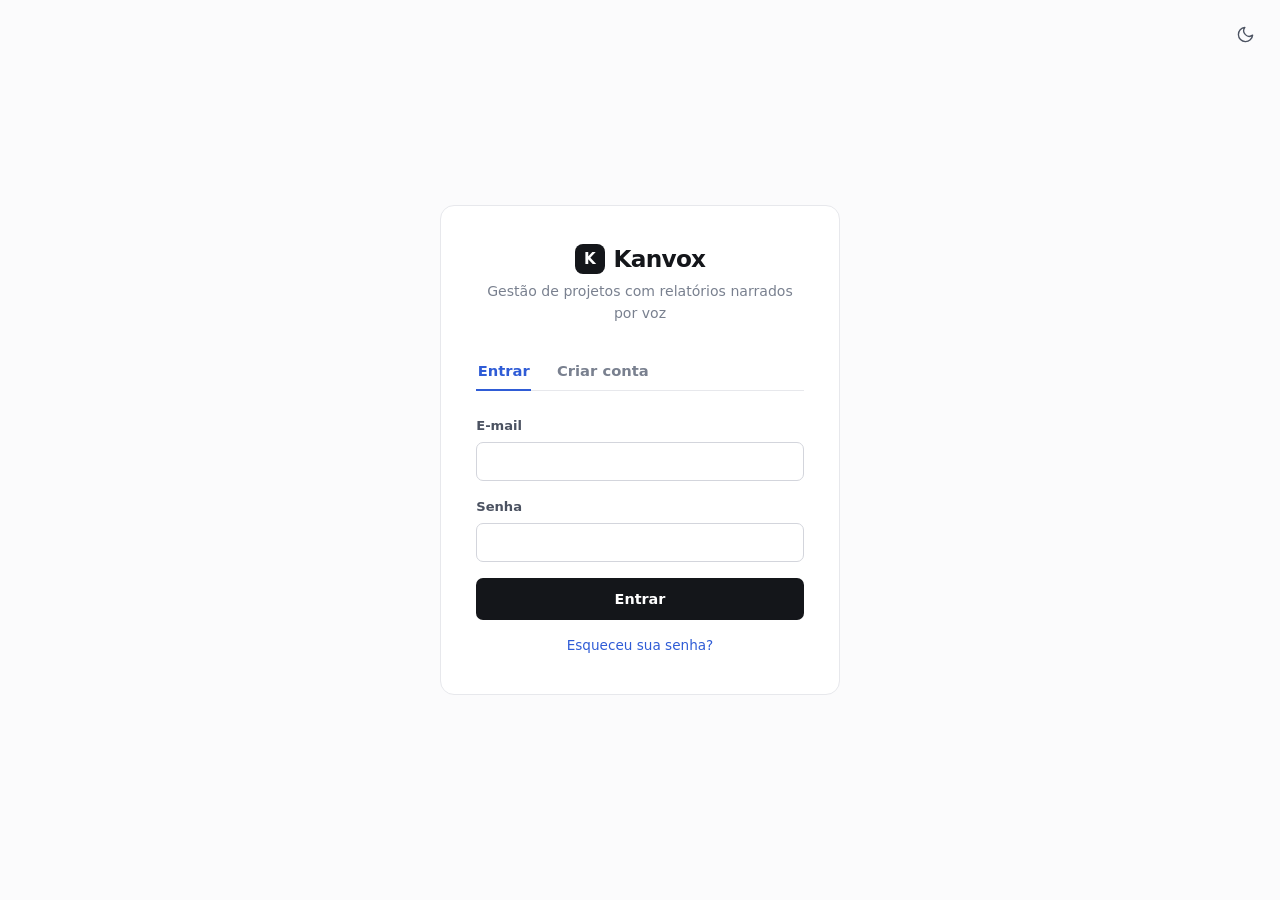
==== commit 0475f4e8: "Restringe edicao de tarefa ao Gestor e adiciona recuperacao de senha por e-mail Membro passa a apena" ====
--- a/src/main/resources/static/index.html
+++ b/src/main/resources/static/index.html
@@ -34,7 +34,20 @@
 				<input type="password" id="entrar-senha" required autocomplete="current-password">
 			</label>
 			<button type="submit" class="botao-principal botao-largo">Entrar</button>
+			<p class="link-auxiliar"><a href="#" id="link-esqueci-senha">Esqueceu sua senha?</a></p>
 		</form>
+
+		<!-- painel de recuperacao de senha (RF-01.3): substitui as abas ao clicar em "Esqueceu sua senha?" -->
+		<div id="painel-esqueci-senha" hidden>
+			<p class="subtitulo" style="margin-top:0">Informe seu e-mail cadastrado para receber o link de redefinição.</p>
+			<form id="formulario-esqueci-senha">
+				<label>E-mail
+					<input type="email" id="esqueci-email" required autocomplete="email">
+				</label>
+				<button type="submit" class="botao-principal botao-largo">Enviar link</button>
+				<p class="link-auxiliar"><a href="#" id="link-voltar-login">Voltar para o login</a></p>
+			</form>
+		</div>
 
 		<form id="formulario-cadastrar" role="tabpanel" aria-labelledby="aba-cadastrar" hidden>
 			<label>Nome
--- a/src/main/resources/static/css/estilo.css
+++ b/src/main/resources/static/css/estilo.css
@@ -823,6 +823,40 @@
 	-webkit-box-orient: vertical;
 }
 
+/* ---------- convites pendentes (RF-01.4) ---------- */
+
+.lista-de-convites {
+	display: flex;
+	flex-direction: column;
+	gap: 0.6rem;
+	margin-bottom: 1.8rem;
+}
+
+.cartao-convite {
+	display: flex;
+	align-items: center;
+	gap: 0.9rem;
+	flex-wrap: wrap;
+	padding: 0.9rem 1.05rem;
+	background: var(--cor-acento-suave);
+	border: 1px solid var(--cor-acento-borda);
+	border-radius: var(--raio);
+}
+
+.cartao-convite strong {
+	font-size: 0.92rem;
+}
+
+.cartao-convite p {
+	margin: 0.15rem 0 0;
+}
+
+.acoes-do-convite {
+	display: flex;
+	gap: 0.5rem;
+	margin-left: auto;
+}
+
 /* ---------- cabecalho da pagina do projeto ---------- */
 
 .cabecalho-do-projeto {
@@ -848,9 +882,9 @@
 
 .quadro {
 	display: grid;
-	grid-template-columns: repeat(4, minmax(250px, 1fr));
-	gap: 1.25rem;
-	min-width: 1040px;
+	grid-template-columns: repeat(5, minmax(215px, 1fr));
+	gap: 1.1rem;
+	min-width: 1180px;
 }
 
 /* colunas sem caixa: apenas um titulo com linha embaixo */
@@ -885,6 +919,7 @@
 
 .coluna[data-status="EM_ANDAMENTO"] h3::before { background: var(--cor-acento); }
 .coluna[data-status="BLOQUEADO"] h3::before { background: var(--cor-perigo); }
+.coluna[data-status="EM_REVISAO"] h3::before { background: var(--cor-aviso); }
 .coluna[data-status="CONCLUIDO"] h3::before { background: var(--cor-sucesso); }
 
 .coluna h3 span {
@@ -923,11 +958,17 @@
 .cartao-tarefa {
 	padding: 0.75rem 0.85rem;
 	background: var(--cor-superficie);
+	/* faixa fina a esquerda indicando a prioridade (RF-03.5); box-sizing: border-box
+	   (definido globalmente) evita que ela mude o tamanho do cartao no grid */
 	border: 1px solid var(--cor-borda);
+	border-left: 3px solid var(--cor-borda);
 	border-radius: var(--raio-pequeno);
 	cursor: grab;
 	transition: border-color 0.15s, box-shadow 0.15s;
 }
+
+.cartao-tarefa[data-prioridade="ALTA"] { border-left-color: var(--cor-perigo); }
+.cartao-tarefa[data-prioridade="BAIXA"] { border-left-color: var(--cor-borda-forte); }
 
 .cartao-tarefa:hover {
 	border-color: var(--cor-borda-forte);
@@ -1062,6 +1103,8 @@
 
 dialog {
 	width: min(480px, 92vw);
+	max-height: 88vh;
+	overflow-y: auto;
 	padding: 1.6rem;
 	background: var(--cor-superficie);
 	color: var(--cor-tinta);
@@ -1070,6 +1113,11 @@
 	box-shadow: var(--sombra-dialogo);
 }
 
+/* usado no dialogo de tarefa: precisa de mais espaco para comentarios e anexos */
+dialog.dialogo-grande {
+	width: min(640px, 94vw);
+}
+
 dialog h2 {
 	margin: 0 0 1.2rem;
 	font-size: 1.1rem;
@@ -1098,6 +1146,122 @@
 
 .acoes-do-dialogo .botao-perigo {
 	margin-right: auto;
+}
+
+/* ---------- devolutiva na tarefa: comentarios e anexos (RF-07) ---------- */
+
+.separador-do-dialogo {
+	height: 1px;
+	margin: 1.4rem 0 1.2rem;
+	background: var(--cor-borda);
+}
+
+.titulo-da-secao {
+	display: flex;
+	align-items: center;
+	gap: 0.5rem;
+	margin: 0 0 0.65rem;
+	font-size: 0.78rem;
+	font-weight: 700;
+	letter-spacing: 0.04em;
+	text-transform: uppercase;
+	color: var(--cor-tinta-suave);
+}
+
+.lista-de-anexos, .lista-de-comentarios {
+	list-style: none;
+	margin: 0 0 0.7rem;
+	padding: 0;
+	max-height: 200px;
+	overflow-y: auto;
+	display: flex;
+	flex-direction: column;
+	gap: 0.5rem;
+}
+
+.aviso-vazio-secao {
+	margin: 0 0 0.7rem;
+	color: var(--cor-tinta-fraca);
+	font-size: 0.83rem;
+}
+
+.item-anexo {
+	display: flex;
+	align-items: center;
+	gap: 0.6rem;
+	padding: 0.55rem 0.7rem;
+	background: var(--cor-superficie-suave);
+	border-radius: var(--raio-pequeno);
+	font-size: 0.83rem;
+}
+
+.item-anexo .nome-do-anexo {
+	flex: 1;
+	min-width: 0;
+	overflow: hidden;
+	text-overflow: ellipsis;
+	white-space: nowrap;
+	font-weight: 600;
+}
+
+.item-anexo .tamanho-do-anexo {
+	color: var(--cor-tinta-suave);
+	font-size: 0.75rem;
+	white-space: nowrap;
+}
+
+.linha-de-anexo {
+	display: flex;
+	gap: 0.5rem;
+	align-items: center;
+	margin-bottom: 1.3rem;
+}
+
+.linha-de-anexo input[type="file"] {
+	flex: 1;
+	margin-top: 0;
+	padding: 0.4rem 0.5rem;
+	font-size: 0.82rem;
+}
+
+.item-comentario {
+	padding: 0.6rem 0.7rem;
+	background: var(--cor-superficie-suave);
+	border-radius: var(--raio-pequeno);
+	font-size: 0.86rem;
+}
+
+.cabecalho-do-comentario {
+	display: flex;
+	align-items: baseline;
+	gap: 0.5rem;
+	margin-bottom: 0.2rem;
+	font-size: 0.75rem;
+}
+
+.cabecalho-do-comentario .autor-do-comentario {
+	font-weight: 700;
+	color: var(--cor-tinta-media);
+}
+
+.cabecalho-do-comentario .quando {
+	color: var(--cor-tinta-suave);
+}
+
+.cabecalho-do-comentario .botao-texto {
+	margin-left: auto;
+	padding: 0.1rem 0.3rem;
+}
+
+.linha-de-comentario {
+	display: flex;
+	gap: 0.5rem;
+	align-items: flex-end;
+}
+
+.linha-de-comentario textarea {
+	flex: 1;
+	margin-top: 0;
 }
 
 /* ---------- gravacao de audio (RF-05.1) ---------- */
@@ -1182,6 +1346,13 @@
 	text-align: center;
 }
 
+/* link discreto abaixo de um formulario (ex. "Esqueceu sua senha?") */
+.link-auxiliar {
+	margin: 0.9rem 0 0;
+	text-align: center;
+	font-size: 0.85rem;
+}
+
 .texto-suave {
 	color: var(--cor-tinta-suave);
 	font-size: 0.875rem;
@@ -1280,7 +1451,7 @@
 	}
 
 	.quadro {
-		min-width: 900px; /* colunas continuam legiveis, com rolagem horizontal */
+		min-width: 1000px; /* colunas continuam legiveis, com rolagem horizontal */
 	}
 }
 
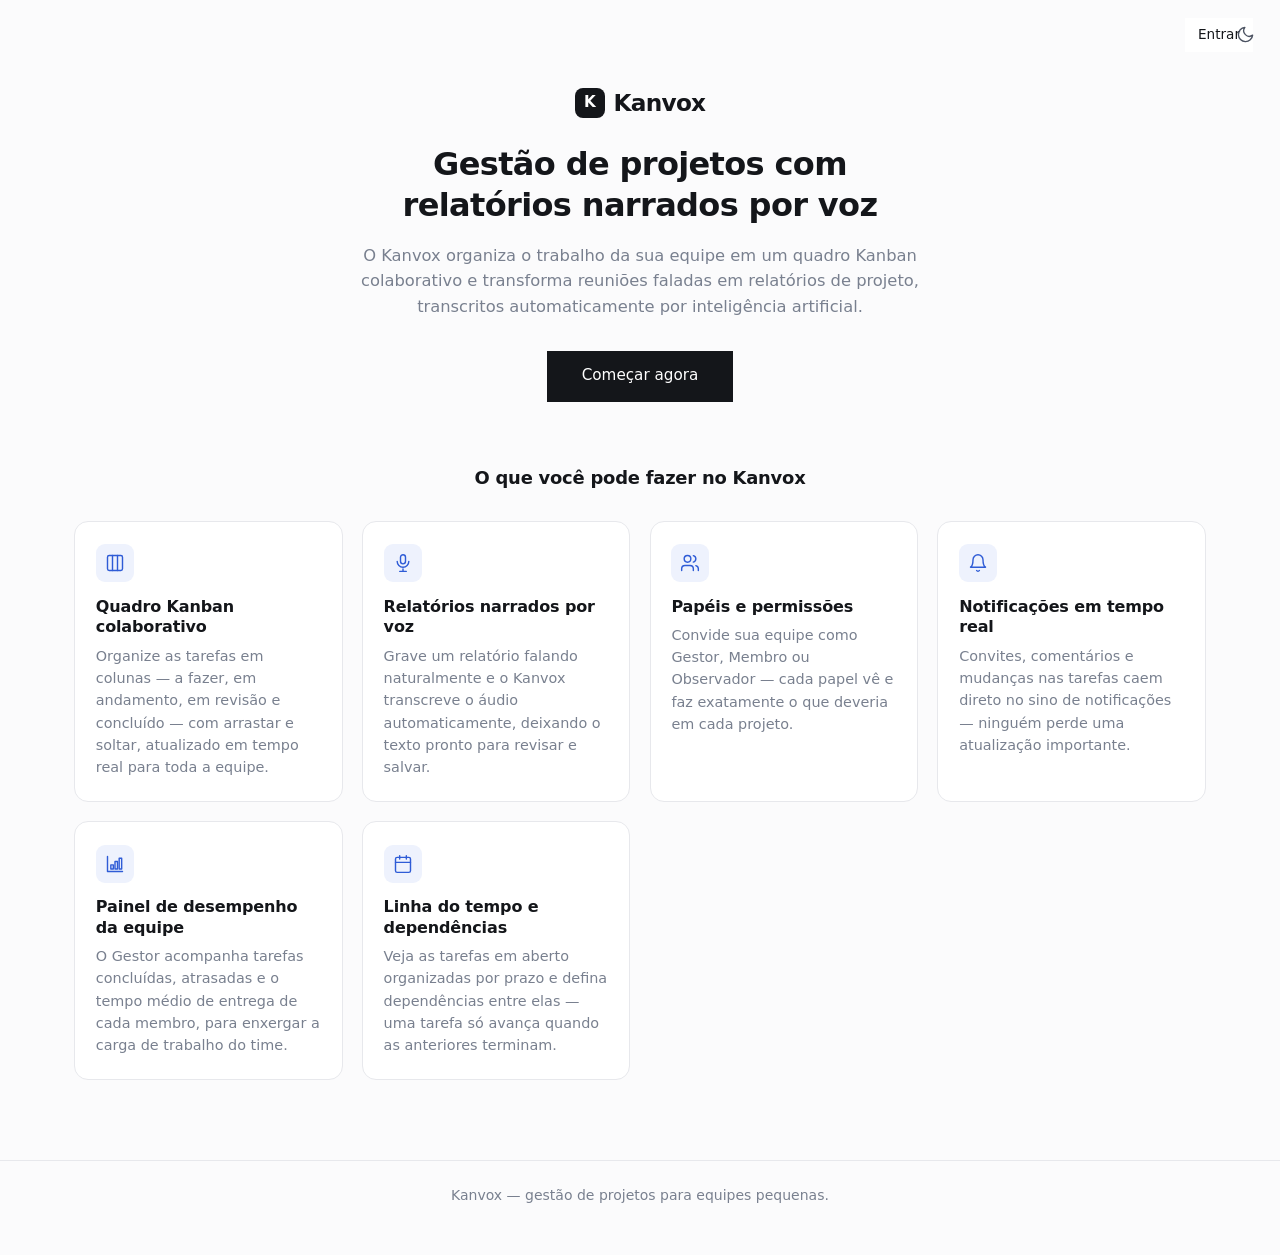
==== commit d2ff921f: "Adiciona pagina inicial de apresentacao antes do login index.html passa a ser a landing page publica" ====
--- a/src/main/resources/static/index.html
+++ b/src/main/resources/static/index.html
@@ -3,69 +3,126 @@
 <head>
 	<meta charset="UTF-8">
 	<meta name="viewport" content="width=device-width, initial-scale=1.0">
-	<title>Kanvox — Entrar</title>
+	<title>Kanvox — Gestão de projetos com relatórios narrados por voz</title>
 	<link rel="stylesheet" href="css/estilo.css">
 	<!-- no <head> de proposito: aplica o tema antes da pagina aparecer -->
 	<script src="js/tema.js"></script>
 </head>
-<body class="pagina-entrada">
+<body class="pagina-inicial">
 
-	<div id="area-do-tema"></div>
+	<div class="barra-superior-inicial">
+		<a href="/login.html" class="botao-secundario botao-compacto">Entrar</a>
+		<div id="area-do-tema"></div>
+	</div>
 
-	<main class="cartao-entrada">
-		<div class="marca">
-			<span class="marca-simbolo" aria-hidden="true">K</span>
-			<h1 class="logotipo">Kanvox</h1>
-		</div>
-		<p class="subtitulo">Gestão de projetos com relatórios narrados por voz</p>
+	<main>
+		<section class="hero-inicial">
+			<div class="marca">
+				<span class="marca-simbolo" aria-hidden="true">K</span>
+				<h1 class="logotipo">Kanvox</h1>
+			</div>
+			<h2 class="titulo-hero">Gestão de projetos com relatórios narrados por voz</h2>
+			<p class="subtitulo-hero">
+				O Kanvox organiza o trabalho da sua equipe em um quadro Kanban colaborativo
+				e transforma reuniões faladas em relatórios de projeto, transcritos
+				automaticamente por inteligência artificial.
+			</p>
+			<a href="/login.html" class="botao-principal botao-cta-inicial">Começar agora</a>
+		</section>
 
-		<div class="abas" role="tablist">
-			<button type="button" id="aba-entrar" class="aba ativa"
-				role="tab" aria-selected="true" aria-controls="formulario-entrar">Entrar</button>
-			<button type="button" id="aba-cadastrar" class="aba"
-				role="tab" aria-selected="false" aria-controls="formulario-cadastrar">Criar conta</button>
-		</div>
+		<section class="secao-recursos">
+			<h2 class="titulo-secao-inicial">O que você pode fazer no Kanvox</h2>
 
-		<form id="formulario-entrar" role="tabpanel" aria-labelledby="aba-entrar">
-			<label>E-mail
-				<input type="email" id="entrar-email" required autocomplete="email">
-			</label>
-			<label>Senha
-				<input type="password" id="entrar-senha" required autocomplete="current-password">
-			</label>
-			<button type="submit" class="botao-principal botao-largo">Entrar</button>
-			<p class="link-auxiliar"><a href="#" id="link-esqueci-senha">Esqueceu sua senha?</a></p>
-		</form>
+			<div class="grade-de-recursos">
+				<article class="cartao-recurso">
+					<span class="icone-recurso" aria-hidden="true">
+						<svg viewBox="0 0 24 24" fill="none" stroke="currentColor" stroke-width="1.7"
+							stroke-linecap="round" stroke-linejoin="round">
+							<rect x="3" y="3" width="18" height="18" rx="2"></rect>
+							<path d="M9 3v18M15 3v18"></path>
+						</svg>
+					</span>
+					<h3>Quadro Kanban colaborativo</h3>
+					<p>Organize as tarefas em colunas — a fazer, em andamento, em revisão e
+						concluído — com arrastar e soltar, atualizado em tempo real para toda a equipe.</p>
+				</article>
 
-		<!-- painel de recuperacao de senha (RF-01.3): substitui as abas ao clicar em "Esqueceu sua senha?" -->
-		<div id="painel-esqueci-senha" hidden>
-			<p class="subtitulo" style="margin-top:0">Informe seu e-mail cadastrado para receber o link de redefinição.</p>
-			<form id="formulario-esqueci-senha">
-				<label>E-mail
-					<input type="email" id="esqueci-email" required autocomplete="email">
-				</label>
-				<button type="submit" class="botao-principal botao-largo">Enviar link</button>
-				<p class="link-auxiliar"><a href="#" id="link-voltar-login">Voltar para o login</a></p>
-			</form>
-		</div>
+				<article class="cartao-recurso">
+					<span class="icone-recurso" aria-hidden="true">
+						<svg viewBox="0 0 24 24" fill="none" stroke="currentColor" stroke-width="1.7"
+							stroke-linecap="round" stroke-linejoin="round">
+							<rect x="9" y="2" width="6" height="11" rx="3"></rect>
+							<path d="M5 10a7 7 0 0 0 14 0"></path>
+							<path d="M12 19v3M8 22h8"></path>
+						</svg>
+					</span>
+					<h3>Relatórios narrados por voz</h3>
+					<p>Grave um relatório falando naturalmente e o Kanvox transcreve o áudio
+						automaticamente, deixando o texto pronto para revisar e salvar.</p>
+				</article>
 
-		<form id="formulario-cadastrar" role="tabpanel" aria-labelledby="aba-cadastrar" hidden>
-			<label>Nome
-				<input type="text" id="cadastrar-nome" required autocomplete="name">
-			</label>
-			<label>E-mail
-				<input type="email" id="cadastrar-email" required autocomplete="email">
-			</label>
-			<label>Senha
-				<input type="password" id="cadastrar-senha" required minlength="6" autocomplete="new-password">
-			</label>
-			<button type="submit" class="botao-principal botao-largo">Criar conta</button>
-		</form>
+				<article class="cartao-recurso">
+					<span class="icone-recurso" aria-hidden="true">
+						<svg viewBox="0 0 24 24" fill="none" stroke="currentColor" stroke-width="1.7"
+							stroke-linecap="round" stroke-linejoin="round">
+							<path d="M16 21v-2a4 4 0 0 0-4-4H6a4 4 0 0 0-4 4v2"></path>
+							<circle cx="9" cy="7" r="4"></circle>
+							<path d="M22 21v-2a4 4 0 0 0-3-3.87"></path>
+							<path d="M16 3.13a4 4 0 0 1 0 7.75"></path>
+						</svg>
+					</span>
+					<h3>Papéis e permissões</h3>
+					<p>Convide sua equipe como Gestor, Membro ou Observador — cada papel vê e
+						faz exatamente o que deveria em cada projeto.</p>
+				</article>
 
-		<p id="mensagem" class="mensagem" role="alert" hidden></p>
+				<article class="cartao-recurso">
+					<span class="icone-recurso" aria-hidden="true">
+						<svg viewBox="0 0 24 24" fill="none" stroke="currentColor" stroke-width="1.7"
+							stroke-linecap="round" stroke-linejoin="round">
+							<path d="M18 8a6 6 0 1 0-12 0c0 7-3 9-3 9h18s-3-2-3-9"></path>
+							<path d="M13.7 21a2 2 0 0 1-3.4 0"></path>
+						</svg>
+					</span>
+					<h3>Notificações em tempo real</h3>
+					<p>Convites, comentários e mudanças nas tarefas caem direto no sino de
+						notificações — ninguém perde uma atualização importante.</p>
+				</article>
+
+				<article class="cartao-recurso">
+					<span class="icone-recurso" aria-hidden="true">
+						<svg viewBox="0 0 24 24" fill="none" stroke="currentColor" stroke-width="1.7"
+							stroke-linecap="round" stroke-linejoin="round">
+							<path d="M3 3v18h18"></path>
+							<rect x="7" y="13" width="3" height="5"></rect>
+							<rect x="12" y="9" width="3" height="9"></rect>
+							<rect x="17" y="5" width="3" height="13"></rect>
+						</svg>
+					</span>
+					<h3>Painel de desempenho da equipe</h3>
+					<p>O Gestor acompanha tarefas concluídas, atrasadas e o tempo médio de
+						entrega de cada membro, para enxergar a carga de trabalho do time.</p>
+				</article>
+
+				<article class="cartao-recurso">
+					<span class="icone-recurso" aria-hidden="true">
+						<svg viewBox="0 0 24 24" fill="none" stroke="currentColor" stroke-width="1.7"
+							stroke-linecap="round" stroke-linejoin="round">
+							<rect x="3" y="4" width="18" height="18" rx="2"></rect>
+							<path d="M16 2v4M8 2v4M3 10h18"></path>
+						</svg>
+					</span>
+					<h3>Linha do tempo e dependências</h3>
+					<p>Veja as tarefas em aberto organizadas por prazo e defina dependências
+						entre elas — uma tarefa só avança quando as anteriores terminam.</p>
+				</article>
+			</div>
+		</section>
 	</main>
 
-	<script src="js/api.js"></script>
-	<script src="js/autenticacao.js"></script>
+	<footer class="rodape-inicial">
+		<p class="texto-suave">Kanvox — gestão de projetos para equipes pequenas.</p>
+	</footer>
+
 </body>
 </html>
--- a/src/main/resources/static/css/estilo.css
+++ b/src/main/resources/static/css/estilo.css
@@ -381,6 +381,136 @@
 	font-size: 0.88rem;
 }
 
+/* ---------- pagina inicial (apresentacao antes do login) ---------- */
+
+.barra-superior-inicial {
+	position: fixed;
+	top: 1.1rem;
+	right: 1.1rem;
+	z-index: 10;
+	display: flex;
+	align-items: center;
+	gap: 0.6rem;
+}
+
+.hero-inicial {
+	max-width: 640px;
+	margin: 0 auto;
+	padding: 5.5rem 1.5rem 3rem;
+	text-align: center;
+}
+
+.hero-inicial .marca {
+	margin-bottom: 1.6rem;
+}
+
+.titulo-hero {
+	font-size: 2rem;
+	letter-spacing: -0.02em;
+	margin-bottom: 1rem;
+}
+
+.subtitulo-hero {
+	color: var(--cor-tinta-suave);
+	font-size: 1.02rem;
+	margin-bottom: 2rem;
+}
+
+.botao-cta-inicial {
+	display: inline-block;
+	padding: 0.85rem 2.2rem;
+	font-size: 0.95rem;
+}
+
+.secao-recursos {
+	max-width: var(--largura-do-conteudo);
+	margin: 0 auto;
+	padding: 1rem 1.5rem 5rem;
+}
+
+.titulo-secao-inicial {
+	text-align: center;
+	margin-bottom: 2rem;
+}
+
+.grade-de-recursos {
+	display: grid;
+	grid-template-columns: repeat(auto-fit, minmax(260px, 1fr));
+	gap: 1.2rem;
+}
+
+.cartao-recurso {
+	padding: 1.4rem 1.3rem;
+	background: var(--cor-superficie);
+	border: 1px solid var(--cor-borda);
+	border-radius: var(--raio-grande);
+}
+
+.icone-recurso {
+	display: grid;
+	place-items: center;
+	width: 38px;
+	height: 38px;
+	margin-bottom: 0.9rem;
+	border-radius: 9px;
+	background: var(--cor-acento-suave);
+	color: var(--cor-acento);
+}
+
+.icone-recurso svg {
+	width: 20px;
+	height: 20px;
+}
+
+.cartao-recurso h3 {
+	margin-bottom: 0.4rem;
+}
+
+.cartao-recurso p {
+	margin: 0;
+	color: var(--cor-tinta-suave);
+	font-size: 0.9rem;
+}
+
+.rodape-inicial {
+	text-align: center;
+	padding: 1.5rem 1.5rem 3rem;
+	border-top: 1px solid var(--cor-borda);
+}
+
+.rodape-inicial p {
+	margin: 0;
+}
+
+/* ---------- forca da senha no cadastro (RF-01.1 / RNF-02) ---------- */
+
+.medidor-de-senha {
+	margin: -0.6rem 0 1rem;
+}
+
+.barra-de-forca {
+	height: 5px;
+	background: var(--cor-borda);
+	border-radius: 999px;
+	overflow: hidden;
+}
+
+.barra-de-forca > div {
+	height: 100%;
+	width: 0;
+	border-radius: 999px;
+	transition: width 0.2s ease, background-color 0.2s ease;
+}
+
+.forca-muito-fraca, .forca-fraca { background: var(--cor-perigo); }
+.forca-razoavel { background: var(--cor-aviso); }
+.forca-boa { background: var(--cor-info); }
+.forca-forte { background: var(--cor-sucesso); }
+
+#texto-forca-da-senha {
+	margin: 0.4rem 0 0;
+}
+
 /* abas sublinhadas, sem caixa nem fundo */
 .abas {
 	display: flex;
@@ -540,6 +670,19 @@
 	gap: 0.5rem;
 	min-width: 0;
 	padding: 0 0.6rem;
+}
+
+/* o rodape usa um <button> (abre o dialogo de perfil) no lugar da antiga <div>:
+   zera o visual padrao de botao para manter a mesma aparencia de antes */
+button.usuario {
+	background: transparent;
+	border: none;
+	cursor: pointer;
+	text-align: left;
+}
+
+button.usuario:hover .nome-do-usuario {
+	color: var(--cor-tinta);
 }
 
 /* circulo com as iniciais de quem esta logado */
@@ -697,57 +840,48 @@
 
 /* ---------- selos de status e de papel ---------- */
 
+/* Preenchido solido: fundo na cor do estado, texto sempre em --cor-sobre-estado
+   (branco no tema claro, quase preto no escuro — mesmo par usado em .mensagem-flutuante). */
 .selo {
 	display: inline-flex;
 	align-items: center;
-	gap: 0.35rem;
-	padding: 0.18rem 0.55rem;
-	border: 1px solid var(--cor-borda);
+	padding: 0.2rem 0.6rem;
+	border: none;
 	border-radius: 6px;
-	background: var(--cor-superficie-suave);
-	color: var(--cor-tinta-media);
+	background: var(--cor-tinta-media);
+	color: var(--cor-sobre-estado);
 	font-size: 0.75rem;
 	font-weight: 600;
 	white-space: nowrap;
 }
 
-.selo::before {
-	content: "";
-	width: 6px;
-	height: 6px;
-	border-radius: 50%;
-	background: currentColor;
-	opacity: 0.8;
-}
-
 .selo-ativo {
-	color: var(--cor-sucesso);
-	background: var(--cor-sucesso-suave);
-	border-color: var(--cor-sucesso-borda);
+	background: var(--cor-sucesso);
 }
 
 .selo-encerrado {
-	color: var(--cor-tinta-suave);
-	background: var(--cor-superficie-suave);
-	border-color: var(--cor-borda);
+	background: var(--cor-tinta-media);
 }
 
 .selo-gestor {
-	color: var(--cor-acento);
-	background: var(--cor-acento-suave);
-	border-color: var(--cor-acento-borda);
+	background: var(--cor-acento);
 }
 
 .selo-membro {
-	color: var(--cor-info);
-	background: var(--cor-info-suave);
-	border-color: var(--cor-info-borda);
+	background: var(--cor-info);
 }
 
 .selo-observador {
-	color: var(--cor-aviso);
-	background: var(--cor-aviso-suave);
-	border-color: var(--cor-aviso-borda);
+	background: var(--cor-aviso);
+}
+
+/* selos de alerta na visao geral do projeto: tarefas bloqueadas/atrasadas (RF-02.3) */
+.selo-perigo {
+	background: var(--cor-perigo);
+}
+
+.selo-aviso {
+	background: var(--cor-aviso);
 }
 
 /* ---------- barra de progresso (RF-02.3) ---------- */
@@ -871,6 +1005,31 @@
 
 .cabecalho-do-projeto h1 {
 	margin: 0;
+}
+
+/* ---------- filtro do quadro (RF-03) ---------- */
+
+.linha-de-filtros {
+	display: flex;
+	align-items: center;
+	gap: 0.6rem;
+	flex-wrap: wrap;
+	margin-bottom: 1.1rem;
+}
+
+.linha-de-filtros input,
+.linha-de-filtros select {
+	width: auto;
+	margin-top: 0;
+}
+
+.linha-de-filtros input[type="search"] {
+	flex: 1;
+	min-width: 180px;
+}
+
+.linha-de-filtros select {
+	min-width: 170px;
 }
 
 /* ---------- quadro kanban (RF-03) ---------- */
@@ -1005,6 +1164,13 @@
 	color: var(--cor-tinta-suave);
 }
 
+/* tarefa presa esperando outra(s) terminarem (dependencia) */
+.aviso-dependencia {
+	margin-top: 0.5rem;
+	font-size: 0.74rem;
+	color: var(--cor-aviso);
+}
+
 .prazo-vencido {
 	color: var(--cor-perigo);
 	font-weight: 700;
@@ -1074,6 +1240,13 @@
 
 .cartao-relatorio:first-child {
 	margin-top: 0;
+}
+
+.cabecalho-do-relatorio {
+	display: flex;
+	align-items: center;
+	gap: 0.6rem;
+	flex-wrap: wrap;
 }
 
 .cartao-relatorio pre {
@@ -1099,6 +1272,144 @@
 	color: var(--cor-tinta-media);
 }
 
+/* ---------- linha do tempo: tarefas em aberto organizadas por prazo ---------- */
+
+.grupo-da-linha-do-tempo {
+	margin-bottom: 1.6rem;
+}
+
+.titulo-do-grupo-da-linha {
+	display: flex;
+	align-items: center;
+	gap: 0.5rem;
+	margin: 0 0 0.7rem;
+	padding-bottom: 0.5rem;
+	border-bottom: 1px solid var(--cor-borda);
+	font-size: 0.78rem;
+	font-weight: 700;
+	letter-spacing: 0.05em;
+	text-transform: uppercase;
+	color: var(--cor-tinta-suave);
+}
+
+.titulo-do-grupo-da-linha.titulo-atrasado {
+	color: var(--cor-perigo);
+}
+
+.titulo-do-grupo-da-linha span {
+	padding: 0.05rem 0.45rem;
+	background: var(--cor-superficie-suave);
+	border-radius: 999px;
+	font-weight: 600;
+	letter-spacing: 0;
+}
+
+.lista-da-linha-do-tempo {
+	list-style: none;
+	margin: 0;
+	padding: 0;
+	display: flex;
+	flex-direction: column;
+	gap: 0.5rem;
+}
+
+.item-da-linha-do-tempo {
+	display: flex;
+	align-items: center;
+	gap: 0.8rem;
+	flex-wrap: wrap;
+	padding: 0.7rem 0.9rem;
+	background: var(--cor-superficie);
+	border: 1px solid var(--cor-borda);
+	border-radius: var(--raio-pequeno);
+	cursor: pointer;
+	transition: border-color 0.15s, background-color 0.15s;
+}
+
+.item-da-linha-do-tempo:hover {
+	border-color: var(--cor-borda-forte);
+	background: var(--cor-superficie-hover);
+}
+
+.item-da-linha-do-tempo .titulo-da-tarefa {
+	font-weight: 600;
+	font-size: 0.9rem;
+}
+
+.item-da-linha-do-tempo .espacador {
+	flex: 1;
+}
+
+/* ---------- desempenho: carga de trabalho e eficiencia da equipe ---------- */
+
+.grade-de-resumo {
+	display: grid;
+	grid-template-columns: repeat(auto-fit, minmax(200px, 1fr));
+	gap: 1rem;
+	margin-bottom: 1.8rem;
+}
+
+.cartao-de-resumo {
+	display: flex;
+	flex-direction: column;
+	gap: 0.3rem;
+	padding: 1.1rem 1.2rem;
+	background: var(--cor-superficie);
+	border: 1px solid var(--cor-borda);
+	border-radius: var(--raio);
+}
+
+.valor-do-resumo {
+	font-size: 1.7rem;
+	font-weight: 700;
+	letter-spacing: -0.02em;
+}
+
+.rotulo-do-resumo {
+	color: var(--cor-tinta-suave);
+	font-size: 0.82rem;
+}
+
+.tabela-de-desempenho {
+	width: 100%;
+	min-width: 720px;
+	border-collapse: collapse;
+	font-size: 0.88rem;
+}
+
+.tabela-de-desempenho th {
+	padding: 0 0 0.6rem;
+	border-bottom: 1px solid var(--cor-borda);
+	text-align: left;
+	font-size: 0.72rem;
+	font-weight: 700;
+	letter-spacing: 0.05em;
+	text-transform: uppercase;
+	color: var(--cor-tinta-suave);
+}
+
+.tabela-de-desempenho td {
+	padding: 0.75rem 0;
+	border-bottom: 1px solid var(--cor-borda);
+}
+
+.tabela-de-desempenho th:not(:first-child),
+.tabela-de-desempenho td:not(:first-child) {
+	padding-left: 1.2rem;
+}
+
+.tabela-de-desempenho tbody tr:last-child td {
+	border-bottom: none;
+}
+
+.eficiencia-adiantada {
+	color: var(--cor-sucesso);
+}
+
+.eficiencia-atrasada {
+	color: var(--cor-perigo);
+}
+
 /* ---------- dialogos ---------- */
 
 dialog {
@@ -1262,6 +1573,92 @@
 .linha-de-comentario textarea {
 	flex: 1;
 	margin-top: 0;
+}
+
+/* ---------- historico da tarefa: linha do tempo somente leitura ---------- */
+
+.lista-de-historico {
+	list-style: none;
+	margin: 0;
+	padding: 0;
+	max-height: 200px;
+	overflow-y: auto;
+	display: flex;
+	flex-direction: column;
+	gap: 0.4rem;
+}
+
+.item-historico {
+	padding: 0.55rem 0.7rem;
+	background: var(--cor-superficie-suave);
+	border-radius: var(--raio-pequeno);
+	font-size: 0.83rem;
+	color: var(--cor-tinta-media);
+}
+
+.item-historico .autor-do-historico {
+	font-weight: 700;
+	color: var(--cor-tinta);
+}
+
+.item-historico .quando {
+	float: right;
+	color: var(--cor-tinta-suave);
+	font-size: 0.75rem;
+}
+
+/* ---------- selecao de multiplos responsaveis (RF-03.5) ---------- */
+
+.campo-de-responsaveis {
+	margin-bottom: 1rem;
+}
+
+.campo-de-responsaveis > label {
+	margin-bottom: 0.35rem;
+}
+
+.lista-de-selecao {
+	max-height: 150px;
+	overflow-y: auto;
+	padding: 0.4rem;
+	background: var(--cor-superficie);
+	border: 1px solid var(--cor-borda-forte);
+	border-radius: var(--raio-pequeno);
+}
+
+.item-selecionavel {
+	display: flex;
+	align-items: center;
+	gap: 0.5rem;
+	margin: 0;
+	padding: 0.35rem 0.4rem;
+	font-size: 0.875rem;
+	font-weight: 400;
+	color: var(--cor-tinta);
+	border-radius: 6px;
+}
+
+.item-selecionavel:hover {
+	background: var(--cor-superficie-suave);
+}
+
+.item-selecionavel input {
+	width: auto;
+	margin: 0;
+}
+
+.campo-de-ajuda {
+	margin: 0.4rem 0 0;
+	font-size: 0.78rem;
+}
+
+/* icone desenhado junto com texto (botao de gravar, badge de dependencia...) */
+.icone-inline {
+	width: 1em;
+	height: 1em;
+	margin-right: 0.35em;
+	vertical-align: -0.15em;
+	flex-shrink: 0;
 }
 
 /* ---------- gravacao de audio (RF-05.1) ---------- */
@@ -1450,6 +1847,14 @@
 		padding: 1.9rem 1.4rem;
 	}
 
+	.hero-inicial {
+		padding-top: 4.5rem;
+	}
+
+	.titulo-hero {
+		font-size: 1.6rem;
+	}
+
 	.quadro {
 		min-width: 1000px; /* colunas continuam legiveis, com rolagem horizontal */
 	}
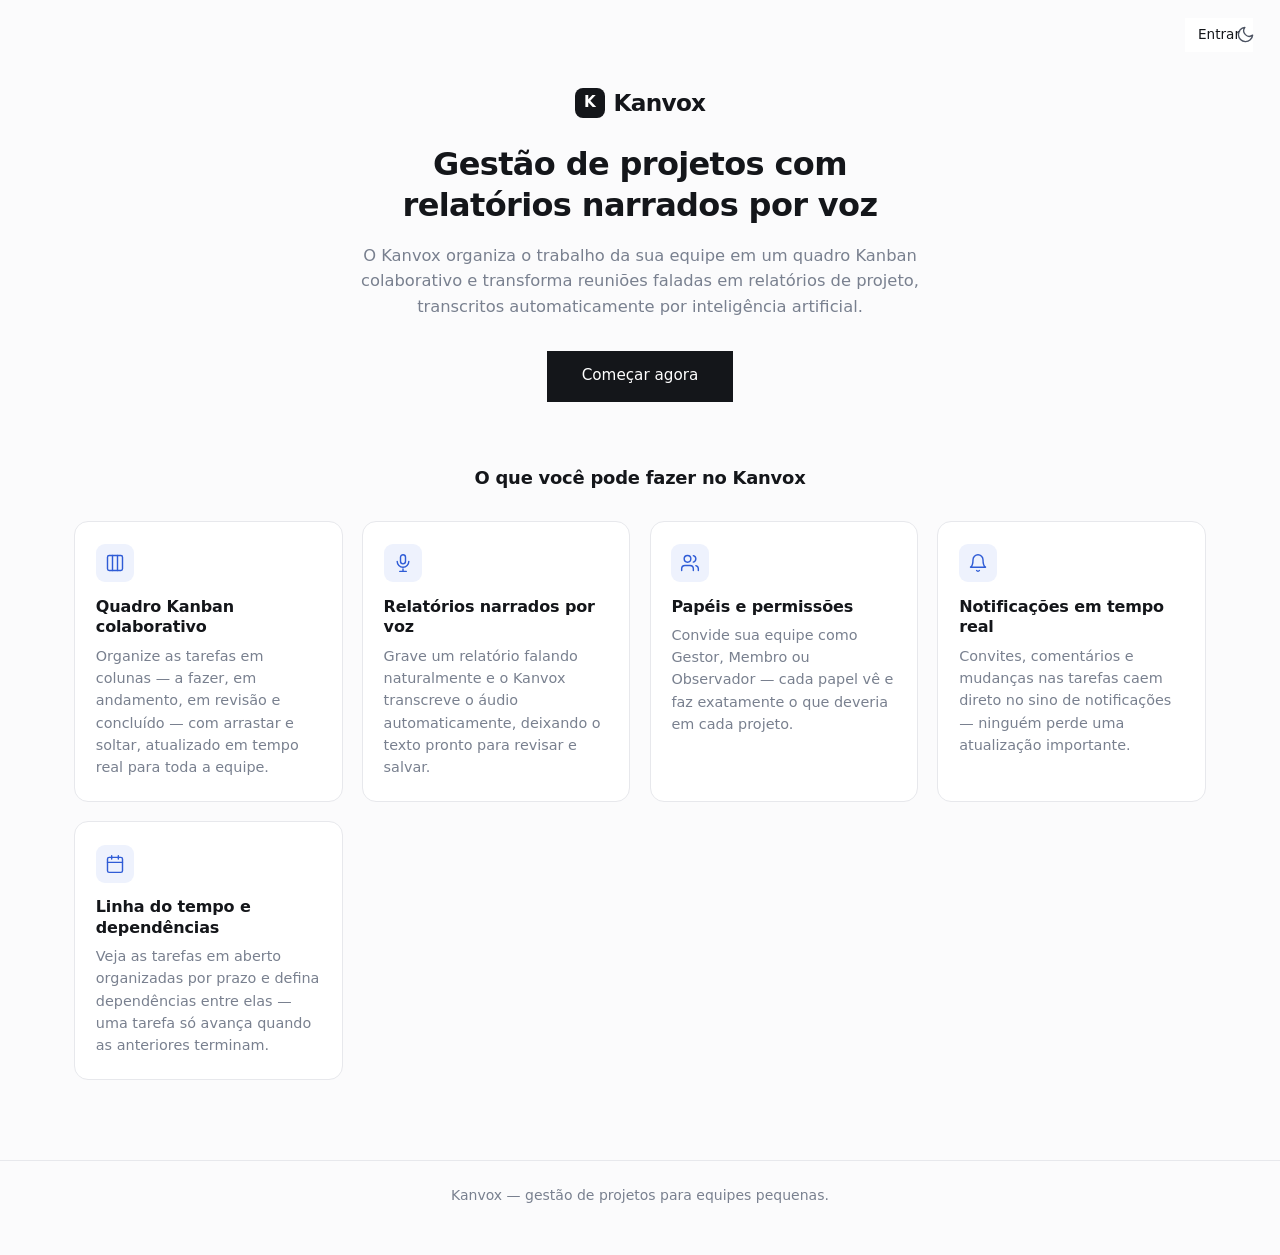
==== commit 2b382e3c: "Remove o painel de Desempenho do escopo do TG Funcionalidade retirada para enxugar o artigo (RF-08) " ====
--- a/src/main/resources/static/index.html
+++ b/src/main/resources/static/index.html
@@ -93,21 +93,6 @@
 					<span class="icone-recurso" aria-hidden="true">
 						<svg viewBox="0 0 24 24" fill="none" stroke="currentColor" stroke-width="1.7"
 							stroke-linecap="round" stroke-linejoin="round">
-							<path d="M3 3v18h18"></path>
-							<rect x="7" y="13" width="3" height="5"></rect>
-							<rect x="12" y="9" width="3" height="9"></rect>
-							<rect x="17" y="5" width="3" height="13"></rect>
-						</svg>
-					</span>
-					<h3>Painel de desempenho da equipe</h3>
-					<p>O Gestor acompanha tarefas concluídas, atrasadas e o tempo médio de
-						entrega de cada membro, para enxergar a carga de trabalho do time.</p>
-				</article>
-
-				<article class="cartao-recurso">
-					<span class="icone-recurso" aria-hidden="true">
-						<svg viewBox="0 0 24 24" fill="none" stroke="currentColor" stroke-width="1.7"
-							stroke-linecap="round" stroke-linejoin="round">
 							<rect x="3" y="4" width="18" height="18" rx="2"></rect>
 							<path d="M16 2v4M8 2v4M3 10h18"></path>
 						</svg>
--- a/src/main/resources/static/css/estilo.css
+++ b/src/main/resources/static/css/estilo.css
@@ -1340,76 +1340,6 @@
 	flex: 1;
 }
 
-/* ---------- desempenho: carga de trabalho e eficiencia da equipe ---------- */
-
-.grade-de-resumo {
-	display: grid;
-	grid-template-columns: repeat(auto-fit, minmax(200px, 1fr));
-	gap: 1rem;
-	margin-bottom: 1.8rem;
-}
-
-.cartao-de-resumo {
-	display: flex;
-	flex-direction: column;
-	gap: 0.3rem;
-	padding: 1.1rem 1.2rem;
-	background: var(--cor-superficie);
-	border: 1px solid var(--cor-borda);
-	border-radius: var(--raio);
-}
-
-.valor-do-resumo {
-	font-size: 1.7rem;
-	font-weight: 700;
-	letter-spacing: -0.02em;
-}
-
-.rotulo-do-resumo {
-	color: var(--cor-tinta-suave);
-	font-size: 0.82rem;
-}
-
-.tabela-de-desempenho {
-	width: 100%;
-	min-width: 720px;
-	border-collapse: collapse;
-	font-size: 0.88rem;
-}
-
-.tabela-de-desempenho th {
-	padding: 0 0 0.6rem;
-	border-bottom: 1px solid var(--cor-borda);
-	text-align: left;
-	font-size: 0.72rem;
-	font-weight: 700;
-	letter-spacing: 0.05em;
-	text-transform: uppercase;
-	color: var(--cor-tinta-suave);
-}
-
-.tabela-de-desempenho td {
-	padding: 0.75rem 0;
-	border-bottom: 1px solid var(--cor-borda);
-}
-
-.tabela-de-desempenho th:not(:first-child),
-.tabela-de-desempenho td:not(:first-child) {
-	padding-left: 1.2rem;
-}
-
-.tabela-de-desempenho tbody tr:last-child td {
-	border-bottom: none;
-}
-
-.eficiencia-adiantada {
-	color: var(--cor-sucesso);
-}
-
-.eficiencia-atrasada {
-	color: var(--cor-perigo);
-}
-
 /* ---------- dialogos ---------- */
 
 dialog {
